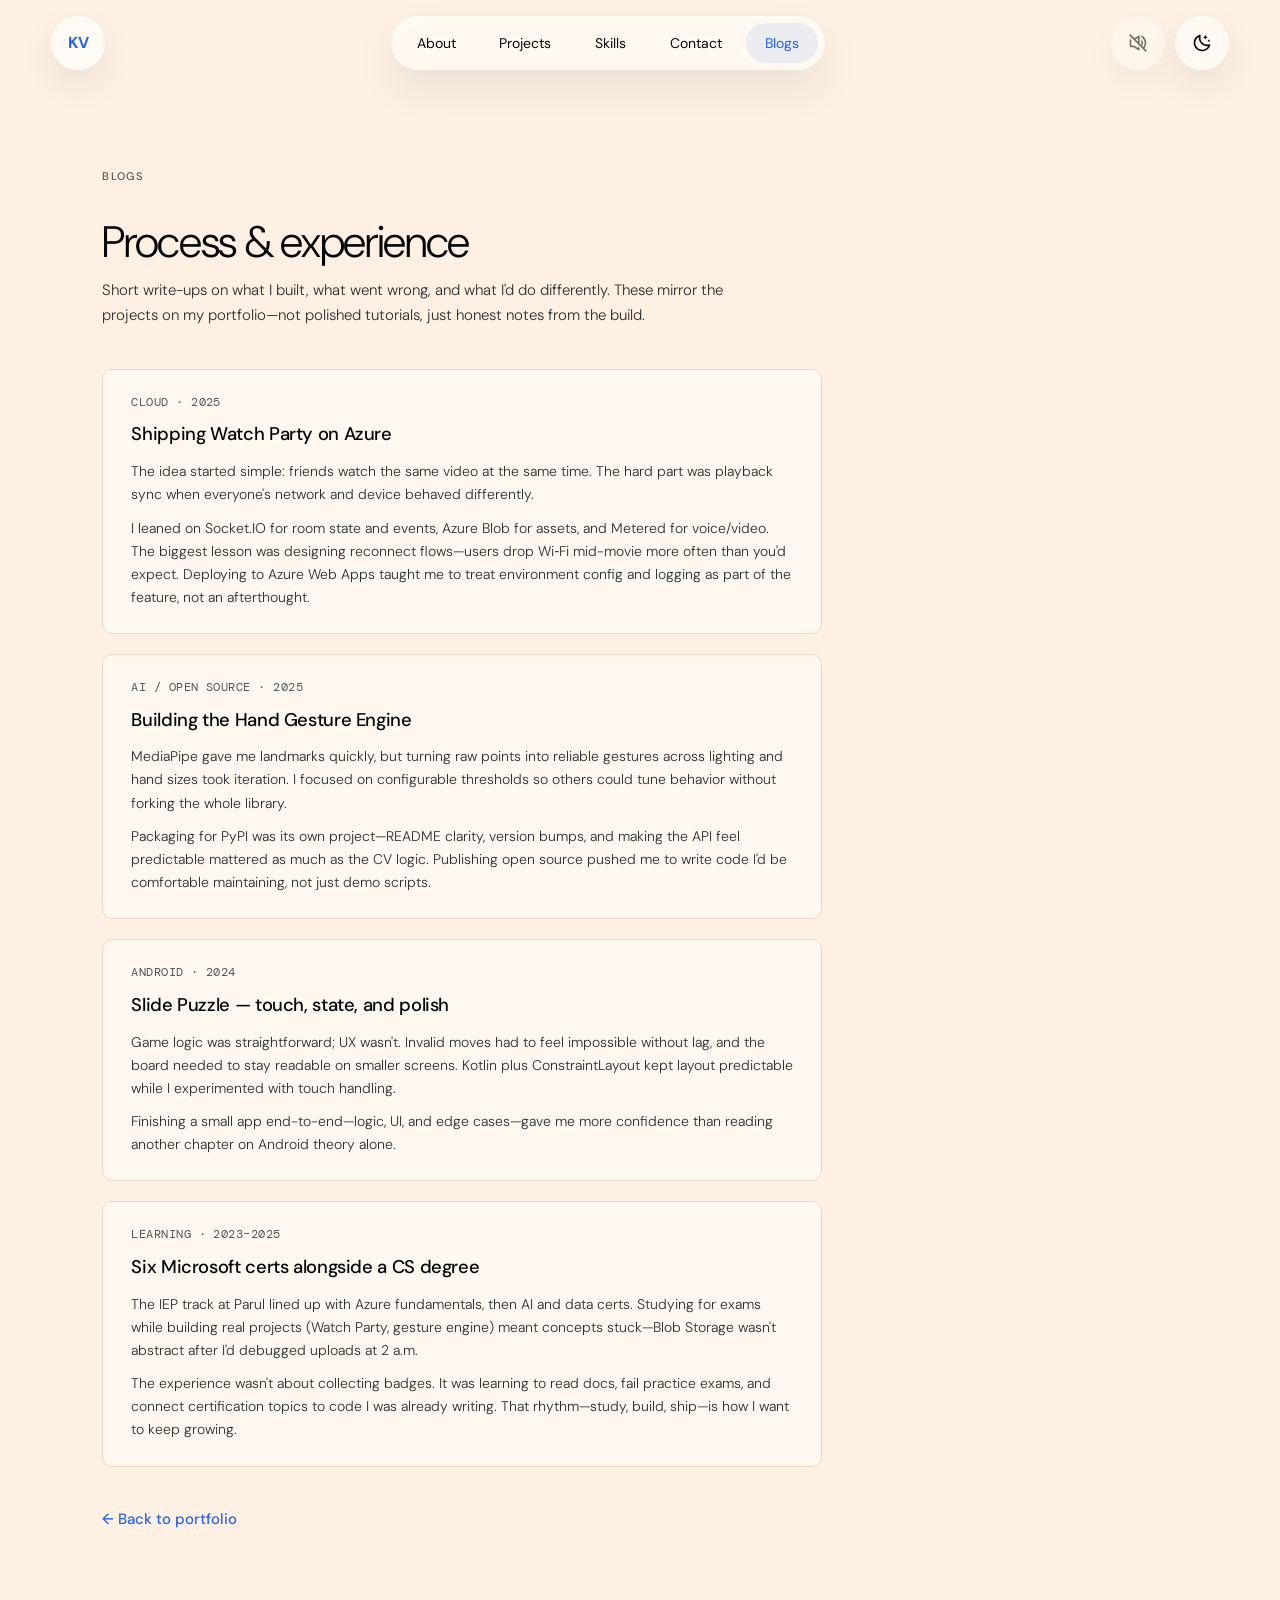
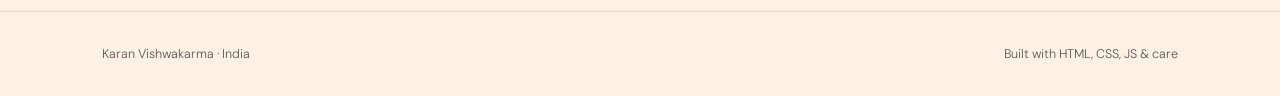
==== blogs.html @ d44b1789 "feat: implement blog page with navigation and content structure - Added a new blog page (blogs.html)" ====
<!DOCTYPE html>
<html lang="en">
<head>
<meta charset="UTF-8" />
<meta name="viewport" content="width=device-width, initial-scale=1.0"/>
<title>Blogs — Karan Vishwakarma</title>
<meta name="description" content="Notes on building Watch Party, hand-gesture recognition, Microsoft certifications, and lessons learned along the way."/>

<link rel="preconnect" href="https://fonts.googleapis.com"/>
<link rel="preconnect" href="https://fonts.gstatic.com" crossorigin/>
<link href="https://fonts.googleapis.com/css2?family=DM+Sans:ital,opsz,wght@0,9..40,300;0,9..40,400;0,9..40,500;1,9..40,300&family=DM+Mono:wght@400;500&display=swap" rel="stylesheet"/>
<link rel="icon" type="image/svg+xml" href="assets/icons/favicon.svg"/>
<link rel="manifest" href="manifest.json"/>
<meta name="theme-color" content="#2563eb"/>
<link rel="stylesheet" href="style.css"/>
</head>
<body>

<a href="#blogs" class="skip-to-main">Skip to main content</a>

<div id="scroll-progress"></div>

<nav>
  <a href="index.html#hero" class="nav-logo">KV</a>
  <ul class="nav-links">
    <li><a href="index.html#about">About</a></li>
    <li><a href="index.html#projects">Projects</a></li>
    <li><a href="index.html#skills">Skills</a></li>
    <li><a href="index.html#contact">Contact</a></li>
    <li><a href="blogs.html" class="is-active" aria-current="page">Blogs</a></li>
  </ul>
  <div class="nav-controls">
    <button id="sound-toggle" aria-label="Toggle sound effects">
      <svg id="icon-sound-on" viewBox="0 0 24 24" fill="currentColor" aria-hidden="true" style="display:none"><path d="M4 17h2.7l5.75 3.83c.17.11.36.17.55.17.16 0 .32-.04.47-.12.33-.17.53-.51.53-.88V4c0-.37-.2-.71-.53-.88-.32-.17-.72-.15-1.03.05L6.69 7h-2.7c-1.1 0-2 .9-2 2v6c0 1.1.9 2 2 2Zm0-8h3s.06-.02.09-.02c.06 0 .13-.02.19-.04a.6.6 0 0 0 .19-.08c.03-.01.06-.02.08-.03L12 5.87v12.26l-4.45-2.96s-.06-.02-.08-.03c-.06-.03-.12-.06-.19-.08-.06-.02-.13-.03-.19-.04-.03 0-.06-.02-.09-.02H4zm18 3c0-4.09-2.47-7.61-6-9.16v2.24c2.39 1.39 4 3.96 4 6.92s-1.61 5.53-4 6.92v2.24c3.53-1.55 6-5.07 6-9.16"/><path d="M18 12c0-1.77-.78-3.36-2-4.46v8.92c1.22-1.1 2-2.69 2-4.46"/></svg>
      <svg id="icon-sound-off" viewBox="0 0 24 24" fill="currentColor" aria-hidden="true"><path d="M22 12c0-4.09-2.47-7.61-6-9.16v2.24c2.39 1.39 4 3.96 4 6.92 0 1.85-.64 3.54-1.69 4.89l-1.42-1.42c.7-.98 1.12-2.17 1.12-3.47 0-1.77-.78-3.36-2-4.46v7.05l-2-2V4c0-.37-.2-.71-.53-.88-.32-.17-.72-.15-1.03.05L7.73 6.32 2.71 1.29 1.3 2.7l20 20 1.41-1.41-2.98-2.98A9.94 9.94 0 0 0 22 11.99Zm-10-1.41L9.17 7.76 12 5.87zm0 7.54-4.45-2.96s-.06-.02-.08-.03c-.06-.03-.12-.06-.19-.08s-.13-.03-.2-.04c-.03 0-.06-.02-.09-.02h-3V9h.76L3.02 7.27C2.41 7.61 2 8.26 2 9v6c0 1.1.9 2 2 2h2.7l5.75 3.83c.17.11.36.17.55.17.16 0 .32-.04.47-.12.33-.17.53-.51.53-.88v-1.76l-2-2z"/></svg>
    </button>
    <button class="theme-toggle" id="themeToggle" aria-label="Toggle dark mode">
      <svg id="icon-sun" viewBox="0 0 24 24" fill="currentColor" aria-hidden="true" style="display:none"><path d="M12 17.01c2.76 0 5.01-2.25 5.01-5.01S14.76 6.99 12 6.99 6.99 9.24 6.99 12s2.25 5.01 5.01 5.01M12 9c1.66 0 3.01 1.35 3.01 3.01s-1.35 3.01-3.01 3.01-3.01-1.35-3.01-3.01S10.34 9 12 9m1 10h-2v3h2zm0-17h-2v3h2zM2 11h3v2H2zm17 0h3v2h-3zM4.22 18.36l.71.71.71.71 1.06-1.06 1.06-1.06-.71-.71-.71-.71-1.06 1.06zM19.78 5.64l-.71-.71-.71-.71-1.06 1.06-1.06 1.06.71.71.71.71 1.06-1.06zm-12.02.7L6.7 5.28 5.64 4.22l-.71.71-.71.71L5.28 6.7l1.06 1.06.71-.71zm8.48 11.32 1.06 1.06 1.06 1.06.71-.71.71-.71-1.06-1.06-1.06-1.06-.71.71z"/></svg>
      <svg id="icon-moon" viewBox="0 0 24 24" fill="currentColor" aria-hidden="true"><path d="M20.71 13.51c-.78.23-1.58.35-2.38.35-4.52 0-8.2-3.68-8.2-8.2 0-.8.12-1.6.35-2.38.11-.35.01-.74-.25-1s-.64-.36-1-.25A10.17 10.17 0 0 0 2 11.8C2 17.42 6.57 22 12.2 22c4.53 0 8.45-2.91 9.76-7.24.11-.35.01-.74-.25-1s-.64-.36-1-.25M12.2 20C7.68 20 4 16.32 4 11.8a8.15 8.15 0 0 1 4.18-7.15c-.03.34-.05.68-.05 1.02 0 5.62 4.57 10.2 10.2 10.2.34 0 .68-.02 1.02-.05C17.93 18.38 15.23 20 12.2 20M16 8l.94-2.06L19 5l-2.06-.94L16 2l-.94 2.06L13 5l2.06.94zm4.25-.5-.55 1.2-1.2.55 1.2.55.55 1.2.55-1.2 1.2-.55-1.2-.55z"/></svg>
    </button>
  </div>
</nav>

<audio id="background-music" src="assets/audio/cozy-loop.mp3" type="audio/mpeg" loop preload="auto"></audio>

<main>
  <section id="blogs" class="fade-in">
    <div class="section-label">Blogs</div>
    <div class="page-intro">
      <h1>Process &amp; experience</h1>
      <p>Short write-ups on what I built, what went wrong, and what I'd do differently. These mirror the projects on my portfolio—not polished tutorials, just honest notes from the build.</p>
    </div>

    <div class="blog-list">

      <article class="blog-card fade-in">
        <div class="blog-meta">Cloud · 2025</div>
        <h2>Shipping Watch Party on Azure</h2>
        <p>The idea started simple: friends watch the same video at the same time. The hard part was playback sync when everyone's network and device behaved differently.</p>
        <p>I leaned on Socket.IO for room state and events, Azure Blob for assets, and Metered for voice/video. The biggest lesson was designing reconnect flows—users drop Wi‑Fi mid-movie more often than you'd expect. Deploying to Azure Web Apps taught me to treat environment config and logging as part of the feature, not an afterthought.</p>
      </article>

      <article class="blog-card fade-in">
        <div class="blog-meta">AI / Open Source · 2025</div>
        <h2>Building the Hand Gesture Engine</h2>
        <p>MediaPipe gave me landmarks quickly, but turning raw points into reliable gestures across lighting and hand sizes took iteration. I focused on configurable thresholds so others could tune behavior without forking the whole library.</p>
        <p>Packaging for PyPI was its own project—README clarity, version bumps, and making the API feel predictable mattered as much as the CV logic. Publishing open source pushed me to write code I'd be comfortable maintaining, not just demo scripts.</p>
      </article>

      <article class="blog-card fade-in">
        <div class="blog-meta">Android · 2024</div>
        <h2>Slide Puzzle — touch, state, and polish</h2>
        <p>Game logic was straightforward; UX wasn't. Invalid moves had to feel impossible without lag, and the board needed to stay readable on smaller screens. Kotlin plus ConstraintLayout kept layout predictable while I experimented with touch handling.</p>
        <p>Finishing a small app end-to-end—logic, UI, and edge cases—gave me more confidence than reading another chapter on Android theory alone.</p>
      </article>

      <article class="blog-card fade-in">
        <div class="blog-meta">Learning · 2023–2025</div>
        <h2>Six Microsoft certs alongside a CS degree</h2>
        <p>The IEP track at Parul lined up with Azure fundamentals, then AI and data certs. Studying for exams while building real projects (Watch Party, gesture engine) meant concepts stuck—Blob Storage wasn't abstract after I'd debugged uploads at 2 a.m.</p>
        <p>The experience wasn't about collecting badges. It was learning to read docs, fail practice exams, and connect certification topics to code I was already writing. That rhythm—study, build, ship—is how I want to keep growing.</p>
      </article>

    </div>

    <p class="blog-back fade-in"><a href="index.html#projects" class="about-link">← Back to portfolio</a></p>
  </section>
</main>

<footer>
  <p>Karan Vishwakarma · India</p>
  <p>Built with HTML, CSS, JS &amp; care</p>
</footer>

<button id="back-to-top" aria-label="Back to top">
  <svg viewBox="0 0 16 16" fill="none" stroke="currentColor" stroke-width="2" aria-hidden="true">
    <path d="M8 12V4M4 8l4-4 4 4"/>
  </svg>
</button>

<div id="custom-cursor"></div>

<script src="script.js"></script>
</body>
</html>
---- style.css ----
﻿*, *::before, *::after { box-sizing: border-box; margin: 0; padding: 0; }

:root {
  --bg: #fef1e4;
  --surface: #fff8f1;
  --border: #ead8c6;
  --border-strong: #d8bfa6;
  --text-primary: #050505;
  --text-secondary: #2d2d2d;
  --text-tertiary: #555555;
  --accent: #2563eb;
  --accent-light: #edf4ff;
  --accent-hover: #1d4ed8;
  --particle-color: #744700;
  --tag-bg: #f8e5d2;
  --tag-text: #1f1f1f;
  --cert-bg: #edf4ff;
  --cert-text: #1e40af;
  --radius: 10px;
  --radius-sm: 6px;
}

[data-theme="dark"] {
  --bg: #111110;
  --surface: #1a1917;
  --border: #2a2826;
  --border-strong: #3a3835;
  --text-primary: #f0ede8;
  --text-secondary: #9a9690;
  --text-tertiary: #5a5855;
  --accent: #5b8dee;
  --accent-light: #1a2340;
  --accent-hover: #7aa6f2;
  --particle-color: #5b8dee;
  --tag-bg: #232220;
  --tag-text: #c0bdb8;
  --cert-bg: #151d30;
  --cert-text: #7aabf0;
}

html { scroll-behavior: smooth; }

body {
  font-family: 'DM Sans', sans-serif;
  background: var(--bg);
  color: var(--text-primary);
  font-size: 15px;
  line-height: 1.6;
  -webkit-font-smoothing: antialiased;
  transition: background 0.3s, color 0.3s;
}

/* SKIP TO MAIN */
.skip-to-main {
  position: absolute;
  top: -40px;
  left: 0;
  background: var(--accent);
  color: white;
  padding: 8px 16px;
  text-decoration: none;
  border-radius: 0 0 4px 0;
  z-index: 9999;
  font-size: 14px;
  font-weight: 500;
}

.skip-to-main:focus {
  top: 0;
}

/* FOCUS-VISIBLE STYLES */
button:focus-visible,
a:focus-visible {
  outline: 3px solid var(--accent);
  outline-offset: 2px;
  border-radius: var(--radius-sm);
}

.nav-links a:focus-visible,
.nav-logo:focus-visible,
.theme-toggle:focus-visible,
#sound-toggle:focus-visible {
  outline: 3px solid var(--accent);
  outline-offset: -2px;
}

/* SCROLL PROGRESS BAR */
#scroll-progress {
  position: fixed;
  top: 0;
  left: 0;
  height: 3px;
  width: 0%;
  background: var(--accent);
  z-index: 200;
  transition: width 0.1s linear;
}

/* NAV */
nav {
  position: fixed;
  top: 16px;
  left: clamp(1rem, 4vw, 4rem);
  right: clamp(1rem, 4vw, 4rem);
  z-index: 100;
  display: grid;
  grid-template-columns: 54px 1fr auto;
  align-items: center;
  gap: 1rem;
  pointer-events: none;
}

.nav-logo {
  width: 54px;
  height: 54px;
  border: 1px solid rgba(255, 255, 255, 0.24);
  border-radius: 50%;
  background: rgba(255, 255, 255, 0.62);
  backdrop-filter: blur(18px) saturate(150%);
  -webkit-backdrop-filter: blur(18px) saturate(150%);
  box-shadow: 0 14px 34px rgba(0, 0, 0, 0.08), inset 0 1px 0 rgba(255, 255, 255, 0.38);
  display: inline-flex;
  align-items: center;
  justify-content: center;
  font-size: 16px;
  font-weight: 700;
  letter-spacing: -0.01em;
  color: var(--accent);
  text-decoration: none;
  pointer-events: auto;
  transition: transform 0.15s, border-color 0.15s, background 0.2s;
}

[data-theme="dark"] .nav-logo {
  border-color: rgba(255, 255, 255, 0.11);
  background: rgba(26, 25, 23, 0.62);
  box-shadow: 0 14px 34px rgba(0, 0, 0, 0.34), inset 0 1px 0 rgba(255, 255, 255, 0.08);
}

.nav-logo:hover {
  border-color: rgba(91, 141, 238, 0.55);
  transform: translateY(-1px);
}

.nav-links {
  justify-self: center;
  display: flex;
  align-items: center;
  gap: 0.35rem;
  list-style: none;
  min-height: 54px;
  padding: 6px;
  border: 1px solid rgba(255, 255, 255, 0.24);
  border-radius: 999px;
  background: rgba(255, 255, 255, 0.58);
  backdrop-filter: blur(20px) saturate(160%);
  -webkit-backdrop-filter: blur(20px) saturate(160%);
  box-shadow: 0 18px 40px rgba(0, 0, 0, 0.08), inset 0 1px 0 rgba(255, 255, 255, 0.42);
  pointer-events: auto;
}

[data-theme="dark"] .nav-links {
  border-color: rgba(255, 255, 255, 0.1);
  background: rgba(26, 25, 23, 0.58);
  box-shadow: 0 18px 40px rgba(0, 0, 0, 0.38), inset 0 1px 0 rgba(255, 255, 255, 0.08);
}

.nav-links a {
  font-size: 14px;
  color: var(--text-primary);
  text-decoration: none;
  display: inline-flex;
  align-items: center;
  justify-content: center;
  min-height: 40px;
  padding: 0 19px;
  border-radius: 999px;
  transition: color 0.15s, background 0.15s, transform 0.15s;
}

.nav-links a:hover {
  color: var(--accent);
  background: rgba(91, 141, 238, 0.12);
  transform: translateY(-1px);
}

.nav-controls {
  justify-self: end;
  display: flex;
  align-items: center;
  gap: 10px;
  flex-shrink: 0;
  pointer-events: auto;
}

.theme-toggle,
#sound-toggle {
  width: 54px; height: 54px;
  border-radius: 50%;
  border: 1px solid rgba(255, 255, 255, 0.24);
  background: rgba(255, 255, 255, 0.58);
  backdrop-filter: blur(18px) saturate(150%);
  -webkit-backdrop-filter: blur(18px) saturate(150%);
  color: #050505;
  cursor: pointer;
  display: flex; align-items: center; justify-content: center;
  box-shadow: 0 14px 34px rgba(0, 0, 0, 0.08), inset 0 1px 0 rgba(255, 255, 255, 0.38);
  transition: border-color 0.15s, color 0.15s, background 0.15s, transform 0.15s;
  flex-shrink: 0;
}

[data-theme="dark"] .theme-toggle,
[data-theme="dark"] #sound-toggle {
  border-color: rgba(255, 255, 255, 0.1);
  background: rgba(26, 25, 23, 0.58);
  color: #fef1e4;
  box-shadow: 0 14px 34px rgba(0, 0, 0, 0.34), inset 0 1px 0 rgba(255, 255, 255, 0.08);
}

.theme-toggle:hover,
#sound-toggle:hover {
  border-color: rgba(5, 5, 5, 0.22);
  color: #050505;
  background: rgba(5, 5, 5, 0.06);
  transform: translateY(-1px);
}

[data-theme="dark"] .theme-toggle:hover,
[data-theme="dark"] #sound-toggle:hover {
  border-color: rgba(254, 241, 228, 0.28);
  color: #fef1e4;
  background: rgba(254, 241, 228, 0.08);
}

.theme-toggle svg { width: 20px; height: 20px; transition: transform 0.4s ease; }
.theme-toggle:active svg { transform: rotate(30deg); }

#sound-toggle svg { width: 20px; height: 20px; }

/* LAYOUT */
main { padding-top: 88px; }
section { padding: 5rem clamp(1.5rem, 8vw, 8rem); }

.section-label {
  font-size: 11px;
  font-weight: 500;
  letter-spacing: 0.12em;
  text-transform: uppercase;
  color: var(--text-tertiary);
  margin-bottom: 2rem;
}

/* HERO */
#hero {
  min-height: calc(100vh - 58px);
  display: flex;
  flex-direction: column;
  justify-content: center;
  padding-top: 4rem;
  padding-bottom: 4rem;
  position: relative;
  overflow: hidden;
}

/* HERO CANVAS */
#hero-canvas {
  position: absolute;
  inset: 0;
  z-index: 0;
  width: 100%;
  height: 100%;
}

.hero-content {
  position: relative;
  z-index: 1;
  max-width: 860px;
}

.hero-eyebrow {
  display: inline-flex;
  align-items: center;
  gap: 7px;
  font-size: 12px;
  font-weight: 500;
  letter-spacing: 0.08em;
  text-transform: uppercase;
  color: var(--accent);
  margin-bottom: 1.5rem;
}

.hero-dot {
  width: 7px; height: 7px;
  border-radius: 50%;
  background: var(--accent);
  animation: pulse 2.4s ease-in-out infinite;
}

@keyframes pulse {
  0%, 100% { opacity: 1; transform: scale(1); }
  50% { opacity: 0.4; transform: scale(0.8); }
}

h1 {
  font-size: clamp(2.6rem, 6vw, 4.2rem);
  font-weight: 300;
  letter-spacing: -0.03em;
  line-height: 1.1;
  color: var(--text-primary);
  margin-bottom: 1.5rem;
}

h1 span { font-weight: 500; }

.hero-sub {
  font-size: clamp(1rem, 2vw, 1.15rem);
  color: var(--text-secondary);
  line-height: 1.65;
  max-width: 560px;
  margin-bottom: 2.5rem;
  font-weight: 300;
}

/* TYPING CURSOR */
.typing-cursor {
  animation: blink 0.7s step-end infinite;
}

@keyframes blink {
  0%, 100% { opacity: 1; }
  50% { opacity: 0; }
}

.hero-actions {
  display: flex;
  gap: 1rem;
  flex-wrap: wrap;
}

.btn-primary {
  display: inline-flex;
  align-items: center;
  gap: 8px;
  padding: 10px 22px;
  background: var(--text-primary);
  color: #fff;
  font-family: 'DM Sans', sans-serif;
  font-size: 13.5px;
  font-weight: 500;
  border: none;
  border-radius: var(--radius-sm);
  text-decoration: none;
  cursor: pointer;
  transition: background 0.15s, transform 0.1s;
}

.btn-primary:hover { background: #333; transform: translateY(-1px); }

[data-theme="dark"] .btn-primary {
  background: var(--accent);
  color: #fff;
}

[data-theme="dark"] .btn-primary:hover {
  background: var(--accent-hover);
}

.btn-secondary {
  display: inline-flex;
  align-items: center;
  gap: 8px;
  padding: 10px 22px;
  background: transparent;
  color: var(--text-secondary);
  font-family: 'DM Sans', sans-serif;
  font-size: 13.5px;
  font-weight: 500;
  border: 1px solid var(--border-strong);
  border-radius: var(--radius-sm);
  text-decoration: none;
  cursor: pointer;
  transition: border-color 0.15s, color 0.15s, transform 0.1s;
}

.btn-secondary:hover { border-color: var(--text-secondary); color: var(--text-primary); transform: translateY(-1px); }

.hero-links {
  display: flex;
  gap: 1.5rem;
  margin-top: 2.5rem;
  flex-wrap: wrap;
}

.hero-link {
  display: flex;
  align-items: center;
  gap: 6px;
  font-size: 13px;
  color: var(--text-tertiary);
  text-decoration: none;
  transition: color 0.15s;
}

.hero-link:hover { color: var(--text-primary); }
.hero-link svg { width: 15px; height: 15px; }

/* DIVIDER */
.divider {
  border: none;
  border-top: 1px solid var(--border);
  margin: 0;
}

/* PROJECTS */
#projects { background: var(--surface); }

/* FILTER BAR */
.filter-bar {
  display: flex;
  flex-direction: row;
  flex-wrap: wrap;
  gap: 0.5rem;
  margin-bottom: 1.5rem;
}

.filter-btn {
  font-family: 'DM Sans', sans-serif;
  font-size: 13px;
  font-weight: 500;
  padding: 5px 16px;
  border: 1px solid var(--border-strong);
  border-radius: 20px;
  background: transparent;
  color: var(--text-secondary);
  cursor: pointer;
  transition: background 0.15s, color 0.15s, border-color 0.15s;
}

.filter-btn:hover {
  border-color: var(--text-secondary);
  color: var(--text-primary);
}

.filter-btn.active {
  background: var(--accent);
  color: #fff;
  border-color: var(--accent);
}

/* HIDDEN PROJECT CARD (filter) */
.project-card.hidden {
  opacity: 0;
  transform: scale(0.97);
  pointer-events: none;
  transition: opacity 0.3s ease, transform 0.3s ease;
}

.projects-grid {
  display: grid;
  grid-template-columns: repeat(auto-fit, minmax(280px, 1fr));
  gap: 1.25rem;
}

.project-card {
  border: 1px solid var(--border);
  border-radius: var(--radius);
  padding: 1.5rem;
  background: var(--bg);
  position: relative;
  transition: border-color 0.2s, transform 0.2s;
  display: flex;
  flex-direction: column;
}

.project-card:hover {
  border-color: var(--border-strong);
  transform: translateY(-2px);
}

.project-icon {
  width: 36px; height: 36px;
  border-radius: var(--radius-sm);
  background: var(--accent-light);
  display: flex; align-items: center; justify-content: center;
  margin-bottom: 1rem;
  font-size: 18px;
}

.project-card h3 {
  font-size: 15.5px;
  font-weight: 500;
  letter-spacing: -0.02em;
  margin-bottom: 0.5rem;
  color: var(--text-primary);
}

.project-card p {
  font-size: 13.5px;
  color: var(--text-secondary);
  line-height: 1.6;
  flex: 1;
  margin-bottom: 1.25rem;
  font-weight: 300;
}

.project-tags {
  display: flex;
  flex-wrap: wrap;
  gap: 6px;
  margin-bottom: 1.25rem;
}

.tag {
  font-size: 11.5px;
  font-weight: 500;
  padding: 3px 9px;
  background: var(--tag-bg);
  color: var(--tag-text);
  border-radius: 20px;
  font-family: 'DM Mono', monospace;
}

.project-link {
  display: inline-flex;
  align-items: center;
  gap: 5px;
  font-size: 12.5px;
  font-weight: 500;
  color: var(--accent);
  text-decoration: none;
  transition: gap 0.15s;
}

.project-link:hover { gap: 8px; }
.project-link svg { width: 13px; height: 13px; }

/* CARD EXPANDER */
.card-detail {
  max-height: 0;
  overflow: hidden;
  transition: max-height 0.35s ease;
}

.project-card[data-expanded="true"] .card-detail {
  max-height: 400px;
}

/* SKILLS */
#skills { background: var(--bg); }

.skills-layout {
  display: grid;
  grid-template-columns: 1fr 1fr;
  gap: 3rem;
}

.skills-group { margin-bottom: 2rem; }

.skills-group h3 {
  font-size: 11px;
  font-weight: 500;
  letter-spacing: 0.1em;
  text-transform: uppercase;
  color: var(--text-tertiary);
  margin-bottom: 0.75rem;
}

.skills-chips {
  display: flex;
  flex-wrap: wrap;
  gap: 8px;
}

.chip {
  font-size: 13px;
  padding: 5px 13px;
  border: 1px solid var(--border);
  border-radius: 20px;
  color: var(--text-secondary);
  background: var(--surface);
  font-weight: 400;
}

.certifications-list {
  display: flex;
  flex-direction: column;
  gap: 10px;
}

.cert-item {
  display: flex;
  align-items: center;
  gap: 12px;
  padding: 12px 14px;
  border: 1px solid var(--border);
  border-radius: var(--radius-sm);
  background: var(--surface);
}

.cert-badge {
  font-size: 11px;
  font-weight: 500;
  font-family: 'DM Mono', monospace;
  padding: 3px 8px;
  background: var(--cert-bg);
  color: var(--cert-text);
  border-radius: 4px;
  white-space: nowrap;
}

.cert-name {
  font-size: 13.5px;
  color: var(--text-secondary);
  font-weight: 300;
}

/* EDUCATION TIMELINE */
#education { background: var(--surface); }

.timeline {
  position: relative;
  padding-left: 1.75rem;
}

.timeline::before {
  content: '';
  position: absolute;
  left: 0;
  top: 6px;
  bottom: 6px;
  width: 1px;
  background: var(--border);
}

.timeline-entry {
  position: relative;
  padding-bottom: 2.5rem;
}

.timeline-entry:last-child { padding-bottom: 0; }

.timeline-marker {
  position: absolute;
  left: -1.75rem;
  top: 6px;
  width: 9px;
  height: 9px;
  border-radius: 50%;
  background: var(--accent);
  border: 2px solid var(--surface);
  box-shadow: 0 0 0 1px var(--accent);
  transform: translateX(-4px);
}

.timeline-date {
  font-size: 11px;
  font-weight: 500;
  letter-spacing: 0.08em;
  text-transform: uppercase;
  color: var(--accent);
  margin-bottom: 0.35rem;
  font-family: 'DM Mono', monospace;
}

.timeline-institution {
  font-size: 15.5px;
  font-weight: 500;
  letter-spacing: -0.02em;
  color: var(--text-primary);
  margin-bottom: 0.25rem;
}

.timeline-qualification {
  font-size: 13px;
  color: var(--text-secondary);
  font-weight: 400;
  margin-bottom: 0.5rem;
}

.timeline-highlight {
  font-size: 13px;
  color: var(--text-tertiary);
  font-weight: 300;
  line-height: 1.6;
  max-width: 560px;
}


/* CONTACT */
#contact { background: var(--surface); }

.contact-inner { max-width: 540px; }

.contact-inner h2 {
  font-size: clamp(1.6rem, 3vw, 2.2rem);
  font-weight: 300;
  letter-spacing: -0.02em;
  margin-bottom: 0.75rem;
}

.contact-inner h2 span { font-weight: 500; }

.contact-inner p {
  font-size: 14.5px;
  color: var(--text-secondary);
  font-weight: 300;
  margin-bottom: 2rem;
  line-height: 1.65;
}

.contact-links {
  display: flex;
  flex-direction: column;
  gap: 12px;
}

.contact-row {
  display: flex;
  align-items: center;
  gap: 12px;
  font-size: 14px;
  color: var(--text-secondary);
  text-decoration: none;
  transition: color 0.15s;
}

.contact-row:hover { color: var(--text-primary); }

.contact-icon {
  width: 34px; height: 34px;
  border: 1px solid var(--border);
  border-radius: var(--radius-sm);
  display: flex; align-items: center; justify-content: center;
  background: var(--bg);
  flex-shrink: 0;
}

.contact-icon svg { width: 16px; height: 16px; }

/* FOOTER */
footer {
  padding: 2rem clamp(1.5rem, 8vw, 8rem);
  border-top: 1px solid var(--border);
  display: flex;
  justify-content: space-between;
  align-items: center;
  flex-wrap: wrap;
  gap: 1rem;
}

footer p {
  font-size: 12.5px;
  color: var(--text-tertiary);
  font-weight: 300;
}

/* FADE IN */
.fade-in {
  opacity: 0;
  transform: translateY(18px);
  transition: opacity 0.55s ease, transform 0.55s ease;
}
.fade-in.visible { opacity: 1; transform: translateY(0); }

/* RESPONSIVE */
@media (max-width: 700px) {
  .skills-layout { grid-template-columns: 1fr; }

  nav {
    top: 12px;
    left: 0.85rem;
    right: 0.85rem;
    grid-template-columns: 44px 1fr auto;
    gap: 0.55rem;
  }

  .nav-logo,
  .theme-toggle,
  #sound-toggle {
    width: 44px;
    height: 44px;
  }

  .nav-controls { gap: 6px; }

  .nav-links {
    min-height: 44px;
    gap: 0.1rem;
    padding: 4px;
  }

  .nav-links a {
    min-height: 34px;
    padding: 0 9px;
    font-size: 12.5px;
  }

  main { padding-top: 78px; }
}

@media (max-width: 520px) {
  nav {
    grid-template-columns: 44px auto;
    grid-template-areas:
      "logo controls"
      "links links";
  }

  .nav-logo { grid-area: logo; }
  .nav-controls { grid-area: controls; }
  .nav-links {
    grid-area: links;
    justify-self: center;
    margin-top: 0.35rem;
  }

  main { padding-top: 124px; }
}

/* BACK TO TOP */
#back-to-top {
  position: fixed;
  bottom: 2rem;
  right: 2rem;
  width: 40px;
  height: 40px;
  border-radius: 50%;
  border: 1px solid var(--border-strong);
  background: var(--surface);
  color: var(--text-secondary);
  cursor: pointer;
  display: flex;
  align-items: center;
  justify-content: center;
  opacity: 0;
  pointer-events: none;
  transition: opacity 0.3s, border-color 0.15s, color 0.15s, background 0.15s;
  z-index: 99;
}

#back-to-top svg {
  width: 16px;
  height: 16px;
}

#back-to-top:hover {
  border-color: var(--text-secondary);
  color: var(--text-primary);
  background: var(--tag-bg);
}

#back-to-top.visible {
  opacity: 1;
  pointer-events: auto;
}

/* CUSTOM CURSOR */
#custom-cursor {
  position: fixed;
  width: 10px;
  height: 10px;
  border-radius: 50%;
  background: var(--accent);
  pointer-events: none;
  mix-blend-mode: difference;
  transition: transform 0.1s ease;
  z-index: 9999;
}

#custom-cursor.cursor-hover {
  transform: scale(2.5);
}

/* CERT GRID */
.cert-grid {
  display: grid;
  grid-template-columns: repeat(auto-fit, minmax(200px, 1fr));
  gap: 0.75rem;
}

.cert-badge-card {
  display: flex;
  flex-direction: column;
  gap: 6px;
  padding: 12px 14px;
  border: 1px solid var(--border);
  border-radius: var(--radius-sm);
  background: var(--surface);
}

.cert-badge-card .cert-badge {
  align-self: flex-start;
}

.cert-badge-card .cert-name {
  flex: 1;
}

.cert-badge-card a {
  font-size: 12px;
  color: var(--accent);
  text-decoration: none;
  font-weight: 500;
  transition: opacity 0.15s;
}

.cert-badge-card a:hover { opacity: 0.75; }

/* ABOUT */
.about-inner {
  max-width: 620px;
}

.about-inner p {
  color: var(--text-secondary);
  margin-bottom: 1rem;
  font-weight: 300;
  line-height: 1.7;
}

.about-inner p:last-child { margin-bottom: 0; }

.about-link {
  font-weight: 500;
  color: var(--accent);
  text-decoration: none;
  transition: opacity 0.15s;
}

.about-link:hover { opacity: 0.8; }

/* BLOG PAGE */
.page-intro {
  max-width: 640px;
  margin-bottom: 2.5rem;
}

.page-intro h1 {
  font-size: clamp(2rem, 4vw, 2.75rem);
  font-weight: 300;
  letter-spacing: -0.03em;
  margin-bottom: 0.75rem;
}

.page-intro p {
  color: var(--text-secondary);
  font-weight: 300;
  line-height: 1.7;
}

.blog-list {
  display: flex;
  flex-direction: column;
  gap: 1.25rem;
  max-width: 720px;
}

.blog-card {
  padding: 1.5rem 1.75rem;
  border: 1px solid var(--border);
  border-radius: var(--radius);
  background: var(--surface);
  transition: border-color 0.15s;
}

.blog-card:hover { border-color: var(--border-strong); }

.blog-meta {
  font-family: 'DM Mono', monospace;
  font-size: 11.5px;
  color: var(--text-tertiary);
  letter-spacing: 0.04em;
  text-transform: uppercase;
  margin-bottom: 0.5rem;
}

.blog-card h2 {
  font-size: 1.15rem;
  font-weight: 500;
  letter-spacing: -0.02em;
  margin-bottom: 0.65rem;
  color: var(--text-primary);
}

.blog-card p {
  font-size: 14px;
  color: var(--text-secondary);
  line-height: 1.65;
  font-weight: 300;
}

.blog-card p + p { margin-top: 0.65rem; }

.blog-back {
  margin-top: 2.5rem;
  max-width: 720px;
}

.nav-links a.is-active {
  color: var(--accent);
  background: rgba(91, 141, 238, 0.12);
}

/* SOUND TOGGLE MUTED STATE */
#sound-toggle.sound-muted {
  opacity: 0.55;
}

/* CARD TOGGLE BUTTON */
.card-toggle {
  display: inline-flex;
  align-items: center;
  gap: 4px;
  margin-top: 0.75rem;
  font-family: 'DM Sans', sans-serif;
  font-size: 12.5px;
  font-weight: 500;
  color: var(--accent);
  background: transparent;
  border: none;
  cursor: pointer;
  padding: 0;
  transition: opacity 0.15s;
}

.card-toggle:hover { opacity: 0.75; }

.card-detail {
  margin-top: 0.75rem;
  font-size: 13px;
  color: var(--text-secondary);
  line-height: 1.65;
}

.card-detail p { margin-bottom: 0.5rem; }
.card-detail p:last-child { margin-bottom: 0; }
.card-detail strong { color: var(--text-primary); font-weight: 500; }
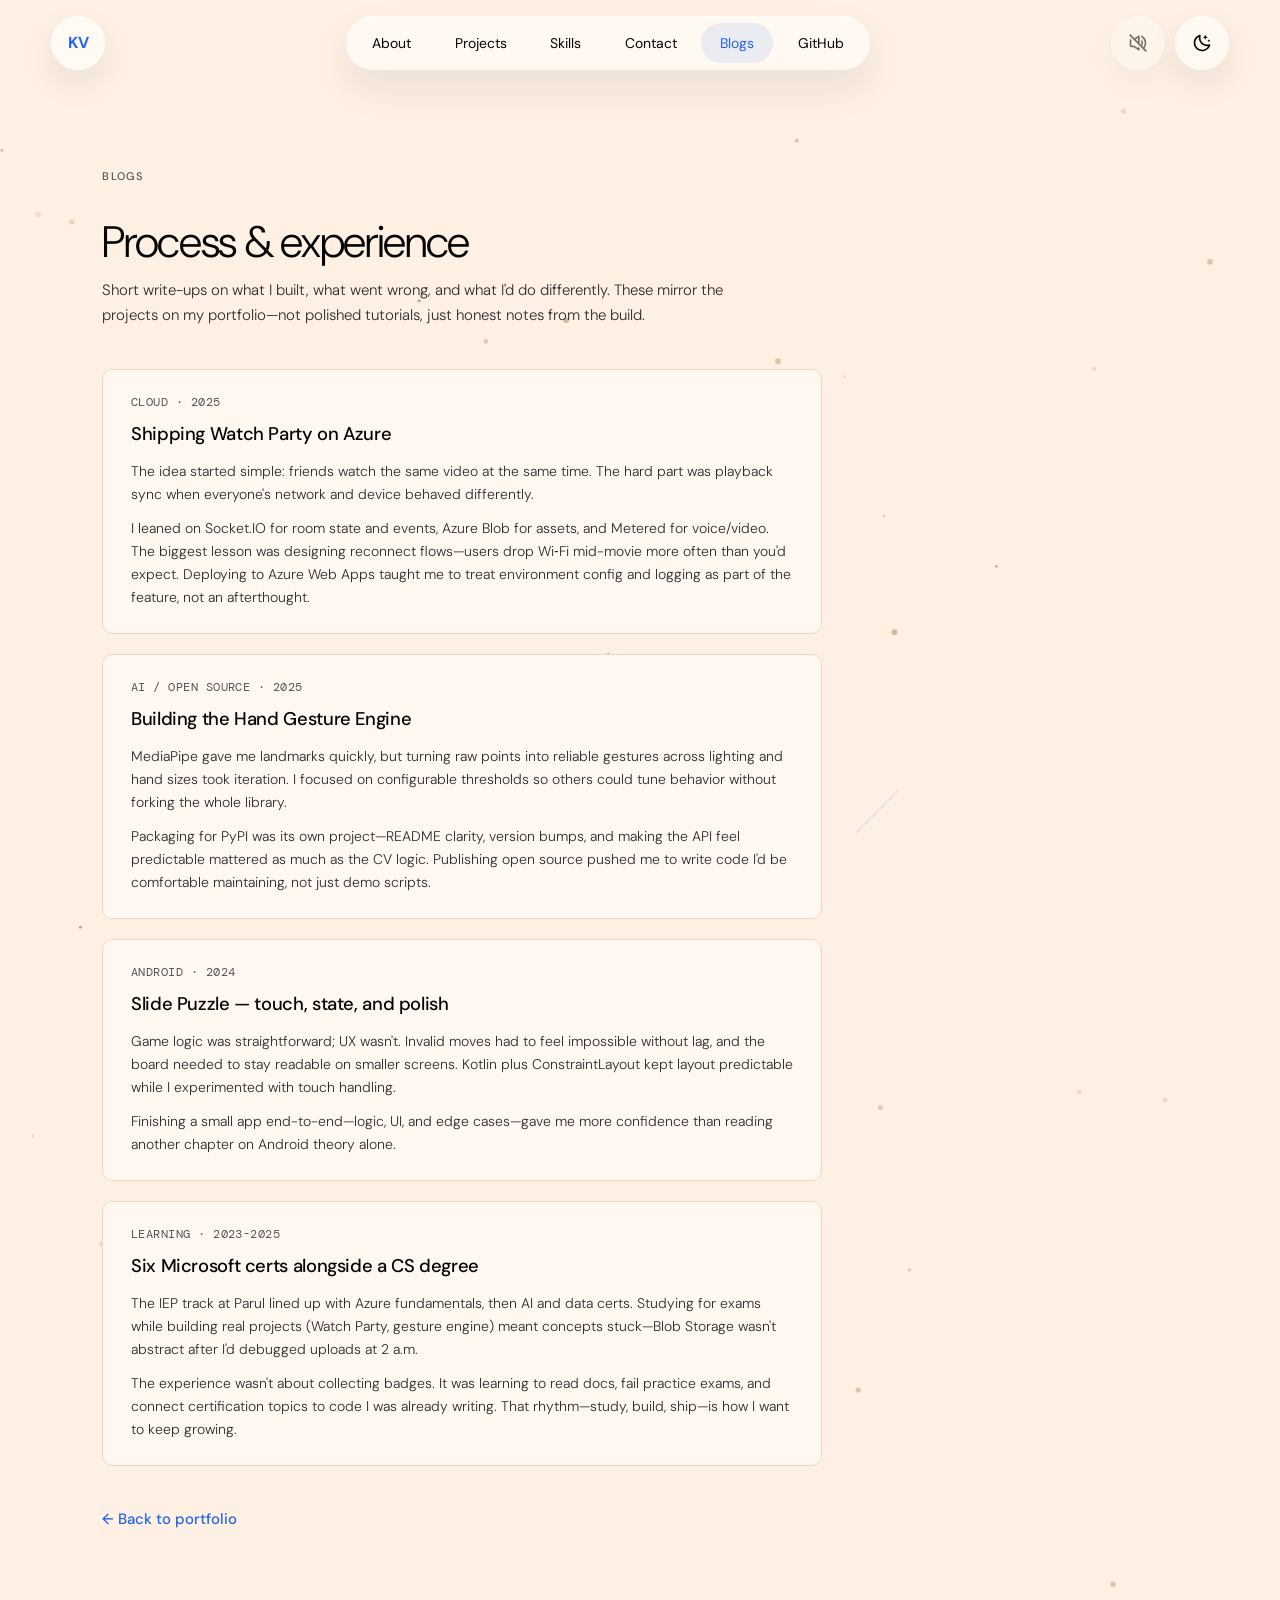
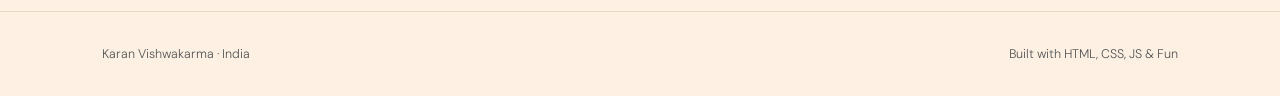
==== commit d3f1ae68: "Add shooting-star canvases & refactor hero animation Enable shooting-star canvas on Blogs and GitHub" ====
--- a/blogs.html
+++ b/blogs.html
@@ -28,6 +28,7 @@
     <li><a href="index.html#skills">Skills</a></li>
     <li><a href="index.html#contact">Contact</a></li>
     <li><a href="blogs.html" class="is-active" aria-current="page">Blogs</a></li>
+    <li><a href="github-journey.html">GitHub</a></li>
   </ul>
   <div class="nav-controls">
     <button id="sound-toggle" aria-label="Toggle sound effects">
@@ -45,6 +46,7 @@
 
 <main>
   <section id="blogs" class="fade-in">
+    <canvas id="blogs-canvas" aria-hidden="true"></canvas>
     <div class="section-label">Blogs</div>
     <div class="page-intro">
       <h1>Process &amp; experience</h1>
@@ -75,7 +77,7 @@
       </article>
 
       <article class="blog-card fade-in">
-        <div class="blog-meta">Learning · 2023–2025</div>
+        <div class="blog-meta">Learning · 2023-2025</div>
         <h2>Six Microsoft certs alongside a CS degree</h2>
         <p>The IEP track at Parul lined up with Azure fundamentals, then AI and data certs. Studying for exams while building real projects (Watch Party, gesture engine) meant concepts stuck—Blob Storage wasn't abstract after I'd debugged uploads at 2 a.m.</p>
         <p>The experience wasn't about collecting badges. It was learning to read docs, fail practice exams, and connect certification topics to code I was already writing. That rhythm—study, build, ship—is how I want to keep growing.</p>
@@ -89,7 +91,7 @@
 
 <footer>
   <p>Karan Vishwakarma · India</p>
-  <p>Built with HTML, CSS, JS &amp; care</p>
+  <p>Built with HTML, CSS, JS &amp; Fun</p>
 </footer>
 
 <button id="back-to-top" aria-label="Back to top">
--- a/style.css
+++ b/style.css
@@ -50,7 +50,7 @@
   transition: background 0.3s, color 0.3s;
 }
 
-/* SKIP TO MAIN */
+/* for skip to main transition */
 .skip-to-main {
   position: absolute;
   top: -40px;
@@ -69,7 +69,7 @@
   top: 0;
 }
 
-/* FOCUS-VISIBLE STYLES */
+/* to focus on the visibility styles */
 button:focus-visible,
 a:focus-visible {
   outline: 3px solid var(--accent);
@@ -85,7 +85,7 @@
   outline-offset: -2px;
 }
 
-/* SCROLL PROGRESS BAR */
+/* scroll progress bar */
 #scroll-progress {
   position: fixed;
   top: 0;
@@ -97,7 +97,7 @@
   transition: width 0.1s linear;
 }
 
-/* NAV */
+/* nav bar */
 nav {
   position: fixed;
   top: 16px;
@@ -238,7 +238,7 @@
 
 #sound-toggle svg { width: 20px; height: 20px; }
 
-/* LAYOUT */
+/* overall layout */
 main { padding-top: 88px; }
 section { padding: 5rem clamp(1.5rem, 8vw, 8rem); }
 
@@ -251,7 +251,7 @@
   margin-bottom: 2rem;
 }
 
-/* HERO */
+/* hero */
 #hero {
   min-height: calc(100vh - 58px);
   display: flex;
@@ -263,7 +263,7 @@
   overflow: hidden;
 }
 
-/* HERO CANVAS */
+/* hero's canvas */
 #hero-canvas {
   position: absolute;
   inset: 0;
@@ -272,6 +272,28 @@
   height: 100%;
 }
 
+/* Secondary-page shooting-star canvases */
+#blogs,
+#github-journey {
+  position: relative;
+  overflow: hidden;
+}
+
+#blogs-canvas,
+#github-journey-canvas {
+  position: absolute;
+  inset: 0;
+  z-index: 0;
+  width: 100%;
+  height: 100%;
+}
+
+#blogs > :not(#blogs-canvas),
+#github-journey > :not(#github-journey-canvas) {
+  position: relative;
+  z-index: 1;
+}
+
 .hero-content {
   position: relative;
   z-index: 1;
@@ -322,7 +344,7 @@
   font-weight: 300;
 }
 
-/* TYPING CURSOR */
+/* for typing cursor effect */
 .typing-cursor {
   animation: blink 0.7s step-end infinite;
 }
@@ -405,17 +427,17 @@
 .hero-link:hover { color: var(--text-primary); }
 .hero-link svg { width: 15px; height: 15px; }
 
-/* DIVIDER */
+/* the dividers */
 .divider {
   border: none;
   border-top: 1px solid var(--border);
   margin: 0;
 }
 
-/* PROJECTS */
+/* for project cards */
 #projects { background: var(--surface); }
 
-/* FILTER BAR */
+/* project filter bar */
 .filter-bar {
   display: flex;
   flex-direction: row;
@@ -448,7 +470,7 @@
   border-color: var(--accent);
 }
 
-/* HIDDEN PROJECT CARD (filter) */
+/* hidden project card filter */
 .project-card.hidden {
   opacity: 0;
   transform: scale(0.97);
@@ -487,6 +509,12 @@
   font-size: 18px;
 }
 
+.project-icon img {
+  width: 22px;
+  height: 22px;
+  display: block;
+}
+
 .project-card h3 {
   font-size: 15.5px;
   font-weight: 500;
@@ -535,7 +563,7 @@
 .project-link:hover { gap: 8px; }
 .project-link svg { width: 13px; height: 13px; }
 
-/* CARD EXPANDER */
+/* project card expander */
 .card-detail {
   max-height: 0;
   overflow: hidden;
@@ -546,7 +574,7 @@
   max-height: 400px;
 }
 
-/* SKILLS */
+/* skills */
 #skills { background: var(--bg); }
 
 .skills-layout {
@@ -615,7 +643,7 @@
   font-weight: 300;
 }
 
-/* EDUCATION TIMELINE */
+/* education section and the timeline effect */
 #education { background: var(--surface); }
 
 .timeline {
@@ -687,7 +715,7 @@
 }
 
 
-/* CONTACT */
+/* contact section */
 #contact { background: var(--surface); }
 
 .contact-inner { max-width: 540px; }
@@ -738,7 +766,7 @@
 
 .contact-icon svg { width: 16px; height: 16px; }
 
-/* FOOTER */
+/* the footer */
 footer {
   padding: 2rem clamp(1.5rem, 8vw, 8rem);
   border-top: 1px solid var(--border);
@@ -755,15 +783,22 @@
   font-weight: 300;
 }
 
-/* FADE IN */
+/* fade-in effect */
 .fade-in {
   opacity: 0;
   transform: translateY(18px);
-  transition: opacity 0.55s ease, transform 0.55s ease;
+  transition: opacity 0.55s ease, transform 0.55s ease, border-color 0.15s;
+  will-change: opacity, transform;
 }
 .fade-in.visible { opacity: 1; transform: translateY(0); }
 
-/* RESPONSIVE */
+.blog-card,
+.repo-timeline-entry,
+.repo-detail {
+  will-change: opacity, transform;
+}
+
+/* adding responsiveness */
 @media (max-width: 700px) {
   .skills-layout { grid-template-columns: 1fr; }
 
@@ -818,7 +853,7 @@
   main { padding-top: 124px; }
 }
 
-/* BACK TO TOP */
+/* back-to-top button */
 #back-to-top {
   position: fixed;
   bottom: 2rem;
@@ -855,7 +890,7 @@
   pointer-events: auto;
 }
 
-/* CUSTOM CURSOR */
+/* for custom cursor which i still have not added yet because i still dont't know what should i use for the custom cursor... */
 #custom-cursor {
   position: fixed;
   width: 10px;
@@ -872,7 +907,7 @@
   transform: scale(2.5);
 }
 
-/* CERT GRID */
+/* for the certifiction gird */
 .cert-grid {
   display: grid;
   grid-template-columns: repeat(auto-fit, minmax(200px, 1fr));
@@ -907,7 +942,7 @@
 
 .cert-badge-card a:hover { opacity: 0.75; }
 
-/* ABOUT */
+/* the about section */
 .about-inner {
   max-width: 620px;
 }
@@ -930,7 +965,7 @@
 
 .about-link:hover { opacity: 0.8; }
 
-/* BLOG PAGE */
+/* My blog page */
 .page-intro {
   max-width: 640px;
   margin-bottom: 2.5rem;
@@ -1002,12 +1037,12 @@
   background: rgba(91, 141, 238, 0.12);
 }
 
-/* SOUND TOGGLE MUTED STATE */
+/* sound toggle button (mute state) */
 #sound-toggle.sound-muted {
   opacity: 0.55;
 }
 
-/* CARD TOGGLE BUTTON */
+/* card toggle button */
 .card-toggle {
   display: inline-flex;
   align-items: center;
@@ -1036,3 +1071,140 @@
 .card-detail p { margin-bottom: 0.5rem; }
 .card-detail p:last-child { margin-bottom: 0; }
 .card-detail strong { color: var(--text-primary); font-weight: 500; }
+
+/* GitHub journey timeline page */
+#github-journey { background: var(--bg); }
+
+.github-journey-layout {
+  display: grid;
+  grid-template-columns: minmax(260px, 340px) 1fr;
+  gap: 2rem;
+  align-items: start;
+}
+
+.github-timeline-scroll {
+  max-height: 72vh;
+  overflow-y: auto;
+  padding-right: 0.5rem;
+  scrollbar-width: thin;
+  scrollbar-color: var(--border) transparent;
+}
+
+.github-timeline-scroll::-webkit-scrollbar { width: 5px; }
+.github-timeline-scroll::-webkit-scrollbar-thumb {
+  background: var(--border);
+  border-radius: 4px;
+}
+
+.repo-timeline-entry {
+  display: block;
+  width: 100%;
+  text-align: left;
+  background: transparent;
+  border: none;
+  cursor: pointer;
+  font-family: inherit;
+  color: inherit;
+  transition: opacity 0.15s;
+}
+
+.repo-timeline-entry:hover .timeline-institution {
+  color: var(--accent);
+}
+
+.repo-timeline-entry.is-active .timeline-marker {
+  background: var(--accent);
+  box-shadow: 0 0 0 3px rgba(37, 99, 235, 0.2);
+}
+
+[data-theme="dark"] .repo-timeline-entry.is-active .timeline-marker {
+  box-shadow: 0 0 0 3px rgba(91, 141, 238, 0.25);
+}
+
+.repo-timeline-entry.is-active .timeline-institution {
+  color: var(--accent);
+}
+
+.repo-type-badge {
+  display: inline-block;
+  margin-top: 0.35rem;
+  font-size: 10px;
+  font-family: 'DM Mono', monospace;
+  text-transform: uppercase;
+  letter-spacing: 0.06em;
+  padding: 2px 8px;
+  border-radius: 999px;
+  border: 1px solid var(--border);
+}
+
+.repo-type-badge.personal { color: var(--accent); }
+.repo-type-badge.collaborative { color: #7c3aed; }
+
+[data-theme="dark"] .repo-type-badge.collaborative { color: #a78bfa; }
+
+.timeline-year-divider {
+  font-family: 'DM Mono', monospace;
+  font-size: 11px;
+  font-weight: 500;
+  letter-spacing: 0.1em;
+  text-transform: uppercase;
+  color: var(--text-tertiary);
+  padding: 0.5rem 0 1rem;
+  margin-left: -1.75rem;
+  padding-left: 1.75rem;
+}
+
+.repo-detail {
+  position: sticky;
+  top: 6rem;
+  min-height: 280px;
+}
+
+.repo-detail-placeholder {
+  color: var(--text-tertiary);
+  font-weight: 300;
+  font-size: 14px;
+}
+
+.repo-detail h2 {
+  font-size: 1.15rem;
+  font-weight: 500;
+  letter-spacing: -0.02em;
+  margin-bottom: 0.65rem;
+  color: var(--text-primary);
+}
+
+.repo-short {
+  font-size: 14.5px;
+  color: var(--text-secondary);
+  line-height: 1.65;
+  font-weight: 300;
+  margin-bottom: 1rem;
+}
+
+.repo-about p {
+  font-size: 14px;
+  color: var(--text-secondary);
+  line-height: 1.65;
+  font-weight: 300;
+}
+
+.repo-about p + p { margin-top: 0.65rem; }
+
+.repo-detail .project-link { margin-top: 1.25rem; }
+
+@media (max-width: 900px) {
+  .github-journey-layout {
+    grid-template-columns: 1fr;
+  }
+
+  .github-timeline-scroll {
+    max-height: none;
+    overflow-y: visible;
+    padding-right: 0;
+  }
+
+  .repo-detail {
+    position: static;
+  }
+}
